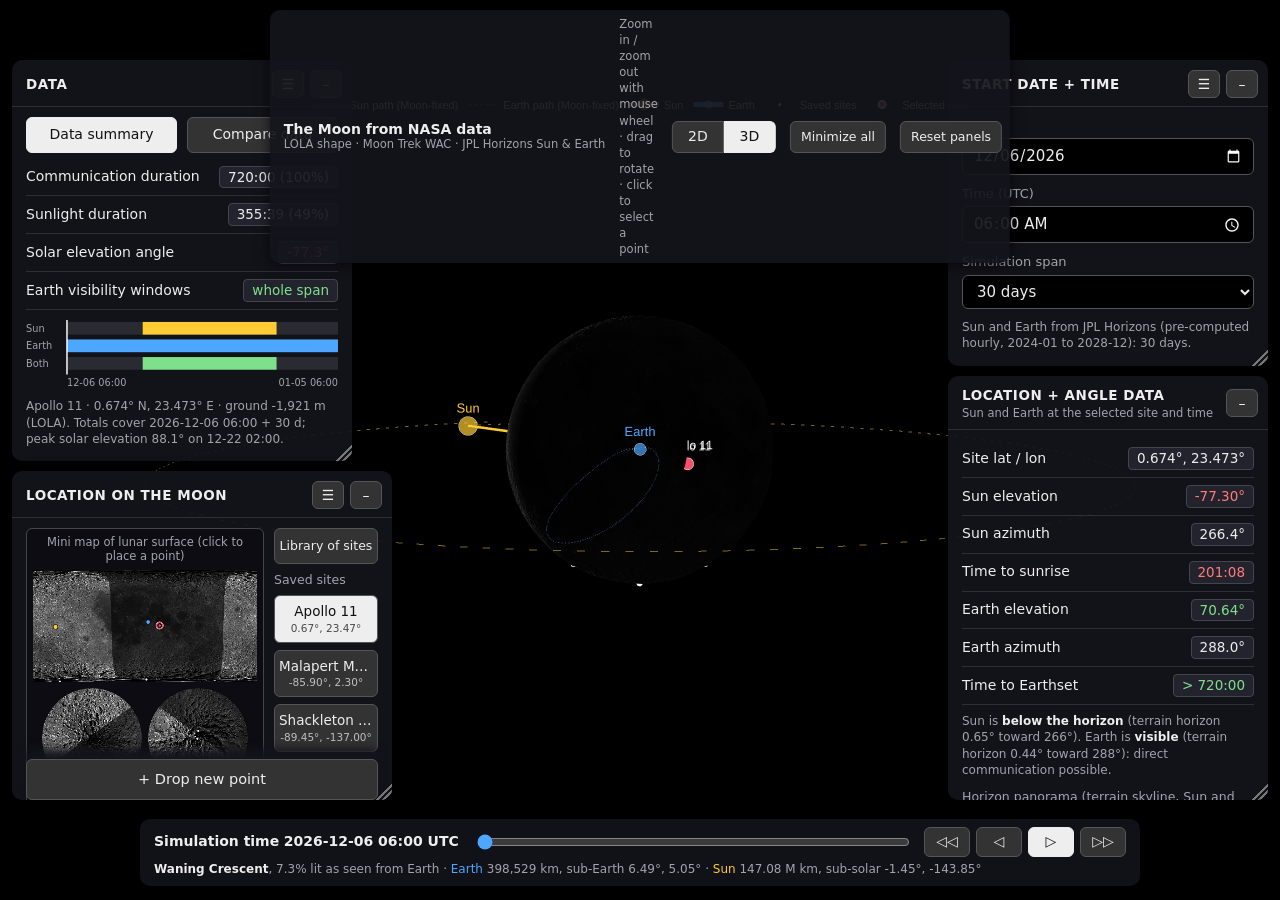
==== index.html @ 2138e441 "Move the site planner web page to the repo root and make it run from index.html - Move index.html, a" ====
<!doctype html>
<html lang="en">
<head>
<meta charset="utf-8">
<meta name="viewport" content="width=device-width, initial-scale=1">
<title>Lunar Site Planner</title>
<link rel="stylesheet" href="app.css">
<script src="https://cdn.plot.ly/plotly-2.35.2.min.js"></script>
</head>
<body>

<!-- ============================ SIMULATION (full screen) ============================ -->
<main id="stage">
  <canvas id="globe2d" hidden></canvas>
  <div id="globe3d"></div>
  <div class="loading" id="loading">Loading NASA data…</div>
</main>

<div id="sky-hud" hidden>
  <div class="hud-title" id="hud-title"></div>
  <div class="hud-row"><b id="hud-word"></b></div>
  <div class="hud-row"><span class="muted">Sunlight here</span><div class="meter"><i id="hud-meter"></i></div><b id="hud-irr"></b></div>
  <div class="hud-detail" id="hud-detail"></div>
  <div class="hud-btns">
    <button data-look="sun">Look at Sun</button><button data-look="earth">Look at Earth</button><button data-look="all">360° panorama</button>
  </div>
</div>

<div id="topbar">
  <div class="title">
    <b>The Moon from NASA data</b>
    <span>LOLA shape · Moon Trek WAC · JPL Horizons Sun &amp; Earth</span>
  </div>
  <span class="hint" id="hint">Zoom in / zoom out with mouse wheel · drag to rotate · click to select a point</span>
  <div class="toggle">
    <button id="v2d" title="View from the selected site">2D</button><button id="v3d" class="active" title="The whole Moon">3D</button>
  </div>
  <button class="tool-btn" id="min-all" title="Minimize or restore all panels">Minimize all</button>
  <button class="tool-btn" id="reset-layout" title="Put all panels back in their default places and sizes">Reset panels</button>
</div>

<!-- ============================ FLOATING PANELS ============================ -->
<section class="win" id="data-panel" data-dock="left">
  <header class="win-head">
    <h2>Data</h2>
    <div class="win-tools">
      <button class="menu-btn" data-menu="menu-data" aria-label="Data menu">&#9776;</button>
      <button class="win-min" aria-label="Minimize">&#8211;</button>
    </div>
  </header>
  <div class="menu" id="menu-data">
    <button data-act="export-csv">Export windows (CSV)</button>
    <button data-act="copy-summary">Copy summary</button>
  </div>
  <div class="win-body">
    <div class="tabs">
      <button class="tab active" data-tab="summary">Data summary</button>
      <button class="tab" data-tab="compare">Compare data</button>
    </div>
    <div class="tab-body" id="tab-summary">
      <div class="kv"><span>Communication duration</span><b class="chip" id="m-comm">[ hh:mm ]</b></div>
      <div class="kv"><span>Sunlight duration</span><b class="chip" id="m-sun">[ hh:mm ]</b></div>
      <div class="kv"><span>Solar elevation angle</span><b class="chip" id="m-solel">[ ° ]</b></div>
      <div class="kv kv-click" id="m-ewin-row" title="Show all Earth visibility windows">
        <span>Earth visibility windows</span><b class="chip" id="m-ewin">[ start - end ]</b></div>
      <div id="m-ewin-list" class="win-list" hidden></div>
      <div class="bars" id="m-bars"></div>
      <p class="note" id="m-note">Pick a site on the mini map or the globe.</p>
    </div>
    <div class="tab-body" id="tab-compare" hidden>
      <div class="seg">
        <button class="seg-btn active" data-cmp="sites">Saved sites</button>
        <button class="seg-btn" data-cmp="dates">Dates</button>
      </div>
      <div id="cmp-table" class="cmp"></div>
      <button class="btn small" id="cmp-add-date" hidden>+ Add current date span</button>
      <p class="note">Compare tab: same metrics side by side for saved sites or dates.</p>
    </div>
  </div>
</section>

<section class="win" id="loc-panel" data-dock="left">
  <header class="win-head">
    <h2>Location on the Moon</h2>
    <div class="win-tools">
      <button class="menu-btn" data-menu="menu-loc" aria-label="Location menu">&#9776;</button>
      <button class="win-min" aria-label="Minimize">&#8211;</button>
    </div>
  </header>
  <div class="menu" id="menu-loc">
    <button data-act="save-site">Save selected point as a site</button>
    <button data-act="rename-site">Rename selected site</button>
    <button data-act="delete-site">Delete selected site</button>
    <button data-act="reset-sites">Reset saved sites</button>
    <button data-act="clear-sites">Remove all saved sites</button>
  </div>
  <div class="win-body">
    <div class="loc-grid">
      <div class="minimap" id="minimap">
        <div class="map-hint">Mini map of lunar surface (click to place a point)</div>
        <canvas id="map-eq" title="Click to place a point"></canvas>
        <div class="poles">
          <figure><canvas id="map-np" title="North polar region (60-90° N)"></canvas><figcaption>North pole</figcaption></figure>
          <figure><canvas id="map-sp" title="South polar region (60-90° S)"></canvas><figcaption>South pole</figcaption></figure>
        </div>
        <div class="coord-entry">
          <label>Lat <input id="in-lat" type="number" step="0.01" min="-90" max="90"></label>
          <label>Lon <input id="in-lon" type="number" step="0.01" min="-180" max="360"></label>
          <button class="btn small" id="in-go">Go</button>
        </div>
      </div>
      <div class="sites">
        <button class="btn" id="lib-btn" title="Missions and known sites to view and compare">Library of sites</button>
        <div class="label">Saved sites</div>
        <div id="site-list"></div>
      </div>
    </div>
    <button class="btn wide" id="drop-btn">+ Drop new point</button>
  </div>
</section>

<section class="win" id="lib-panel" data-dock="float" hidden>
  <header class="win-head">
    <div><h2>Library of sites</h2><div class="sub"><span id="lib-count"></span> · missions and known places</div></div>
    <div class="win-tools">
      <button class="win-min" aria-label="Minimize">&#8211;</button>
      <button class="menu-btn" id="lib-close" aria-label="Close" title="Close">&times;</button>
    </div>
  </header>
  <div class="win-body">
    <input id="lib-search" type="search" placeholder="Search missions and sites (e.g. Apollo, Chang'e, crater)…">
    <p class="note">Tick a site to add it to your saved sites and compare it in <b>Data → Compare data</b>.
      <b>View</b> selects it in the simulation. ≈ marks approximate positions.</p>
    <div id="lib-list"></div>
  </div>
</section>

<section class="win" id="date-panel" data-dock="right">
  <header class="win-head">
    <h2>Start date + time</h2>
    <div class="win-tools">
      <button class="menu-btn" data-menu="menu-date" aria-label="Date menu">&#9776;</button>
      <button class="win-min" aria-label="Minimize">&#8211;</button>
    </div>
  </header>
  <div class="menu" id="menu-date">
    <button data-act="date-now">Set to now (UTC)</button>
    <button data-act="date-reload">Reload from JPL Horizons</button>
  </div>
  <div class="win-body">
    <label class="field">Date<input id="in-date" type="date"></label>
    <label class="field">Time (UTC)<input id="in-time" type="time"></label>
    <label class="field">Simulation span
      <select id="in-span">
        <option value="1">1 day</option><option value="3">3 days</option><option value="7">7 days</option>
        <option value="14">14 days</option><option value="30" selected>30 days</option>
        <option value="60">60 days</option><option value="90">90 days</option>
      </select></label>
    <div class="status" id="date-status"></div>
  </div>
</section>

<section class="win" id="angle-panel" data-dock="right">
  <header class="win-head">
    <div><h2>Location + angle data</h2><div class="sub">Sun and Earth at the selected site and time</div></div>
    <div class="win-tools"><button class="win-min" aria-label="Minimize">&#8211;</button></div>
  </header>
  <div class="win-body">
    <div class="kv"><span>Site lat / lon</span><b class="chip" id="a-site">[ °, ° ]</b></div>
    <div class="kv"><span>Sun elevation</span><b class="chip" id="a-sel">[ ° ]</b></div>
    <div class="kv"><span>Sun azimuth</span><b class="chip" id="a-saz">[ ° ]</b></div>
    <div class="kv"><span id="a-sset-l">Time to sunset</span><b class="chip" id="a-sset">[ hh:mm ]</b></div>
    <div class="kv"><span>Earth elevation</span><b class="chip" id="a-eel">[ ° ]</b></div>
    <div class="kv"><span>Earth azimuth</span><b class="chip" id="a-eaz">[ ° ]</b></div>
    <div class="kv"><span id="a-eset-l">Time to Earthset</span><b class="chip" id="a-eset">[ hh:mm ]</b></div>
    <div class="state" id="a-state"></div>
    <div class="horizon-box">
      <div class="label">Horizon panorama <span class="muted">(terrain skyline, Sun and Earth paths)</span></div>
      <svg id="panorama" viewBox="0 0 320 150" preserveAspectRatio="none"></svg>
    </div>
  </div>
</section>

<!-- ============================ TIME BAR ============================ -->
<section class="timebar">
  <div class="tb-row">
    <div class="simtime"><b>Simulation time</b> <span id="sim-time">[ date hh:mm ]</span></div>
    <input type="range" id="sim-range" min="0" max="1000" value="0" step="1" aria-label="Simulation time">
    <div class="transport">
      <button id="t-back-day" title="Back 1 day">&#9665;&#9665;</button>
      <button id="t-back" title="Back one step (←)">&#9665;</button>
      <button id="t-play" class="active" title="Play / pause (space)">&#9655;</button>
      <button id="t-fwd-day" title="Forward 1 day">&#9655;&#9655;</button>
    </div>
  </div>
  <div class="pos-info" id="pos-info"></div>
</section>

<div class="toast" id="toast" hidden></div>
<script src="data/site/config.js"></script>
<script src="app.js"></script>
</body>
</html>
---- app.css ----
/* Dark theme, matching the original Moon viewer: black space, translucent dark panels. */
:root {
  --bg: #000; --panel: rgba(20, 20, 28, .92); --panel-solid: #14141c; --ink: #eee; --muted: #a3a3ad;
  --line: #555; --rule: #2e2e38; --chip: #23232d; --chip-line: #44444f; --soft: #2a2a35; --btn: #333;
  --sun: #ffcc33; --earth: #4da6ff; --site: #ff4d6d; --ok: #7ee08a; --bad: #ff7b7b; --warn: #ffd166;
  --radius: 10px; --shadow: 0 2px 14px rgba(0, 0, 0, .65);
}
* { box-sizing: border-box; }
html, body { margin: 0; height: 100%; overflow: hidden; background: var(--bg); color: var(--ink);
  font: 14px/1.4 system-ui, -apple-system, "Segoe UI", Roboto, sans-serif; color-scheme: dark; }
button, input, select { font: inherit; color: inherit; }

/* ---------------- simulation stage ---------------- */
#stage { position: fixed; inset: 0; background: #000; }
#globe2d, #globe3d { position: absolute; inset: 0; width: 100%; height: 100%; }
#globe2d { cursor: grab; background: #000; }
#globe2d.dragging { cursor: grabbing; }
#globe2d.armed, #map-eq.armed, .poles canvas.armed { cursor: copy; }
.loading { position: absolute; inset: 0; display: grid; place-items: center; background: rgba(0, 0, 0, .7);
  font-size: 16px; z-index: 5; color: var(--ink); }
.loading[hidden] { display: none; }

#topbar { position: fixed; top: 10px; left: 50%; transform: translateX(-50%); z-index: 40; display: flex; gap: 14px;
  align-items: center; background: var(--panel); border-radius: var(--radius); padding: 6px 8px 6px 14px;
  box-shadow: var(--shadow); max-width: calc(100vw - 24px); }
#topbar .title { display: flex; flex-direction: column; line-height: 1.2; }
#topbar .title b { font-size: 14px; }
#topbar .title span, .hint { font-size: 11.5px; color: var(--muted); }
#topbar .title span { white-space: nowrap; }
.hint { max-width: 280px; }
.toggle { display: flex; }
.toggle button { width: 52px; height: 32px; border: 1px solid var(--line); background: var(--btn); cursor: pointer; }
.toggle button:first-child { border-radius: 6px 0 0 6px; }
.toggle button:last-child { border-radius: 0 6px 6px 0; border-left: 0; }
.tool-btn { white-space: nowrap; height: 32px; border: 1px solid var(--line); background: var(--btn); border-radius: 6px; padding: 0 10px;
  cursor: pointer; font-size: 12.5px; }

/* ---------------- floating windows ---------------- */
.win { position: fixed; z-index: 20; width: 340px; background: var(--panel); border-radius: var(--radius);
  box-shadow: var(--shadow); display: flex; flex-direction: column; max-height: calc(100vh - 120px); }
.win-head { display: flex; justify-content: space-between; align-items: center; gap: 8px; padding: 10px 10px 8px 14px;
  cursor: move; user-select: none; touch-action: none; border-bottom: 1px solid transparent; }
.win.dragging { opacity: .92; }
.win.min .win-head { border-bottom: 0; }
.win:not(.min) .win-head { border-bottom-color: var(--rule); }
.win.min .win-body, .win.min .menu, .win.min .popover { display: none !important; }
.win-body { padding: 10px 14px 14px; overflow: auto; min-height: 0; }
.win-tools { display: flex; gap: 6px; flex: none; }
h2 { margin: 0; font-size: 13.5px; letter-spacing: .04em; text-transform: uppercase; font-weight: 800; }
.sub, .muted, .note, .label { color: var(--muted); }
.sub { font-size: 11.5px; }
.note { font-size: 12px; margin: 8px 0 0; line-height: 1.35; }
.label { font-size: 12.5px; margin-bottom: 6px; }

.menu-btn, .win-min { width: 32px; height: 28px; border: 1px solid var(--line); background: var(--btn); border-radius: 6px;
  cursor: pointer; font-size: 14px; line-height: 1; padding: 0; }
.menu-btn:hover, .win-min:hover, .btn:hover, .tool-btn:hover { background: #3d3d48; }
.menu { display: none; position: absolute; right: 10px; top: 44px; z-index: 30; background: var(--panel-solid);
  border: 1px solid var(--line); border-radius: 8px; padding: 4px; min-width: 210px; box-shadow: var(--shadow); }
.menu.open { display: block; }
.menu button { display: block; width: 100%; text-align: left; border: 0; background: none; padding: 7px 10px;
  border-radius: 5px; cursor: pointer; }
.menu button:hover { background: var(--soft); }

.btn { border: 1px solid var(--line); background: var(--btn); border-radius: 6px; padding: 7px 10px; cursor: pointer; }
.btn.active, .tab.active, .seg-btn.active, .toggle .active, .transport .active { background: #eee; color: #111; border-color: #eee; }
.btn.small { padding: 3px 10px; font-size: 13px; }
.btn.wide { width: 100%; margin-top: 10px; padding: 9px; font-size: 14.5px; }
.btn.armed { background: var(--site); border-color: var(--site); color: #fff; }

.tabs { display: grid; grid-template-columns: 1fr 1fr; gap: 10px; margin-bottom: 6px; }
.tab { border: 1px solid var(--line); background: var(--btn); border-radius: 6px; padding: 7px 6px; cursor: pointer; }
.seg { display: inline-flex; border: 1px solid var(--line); border-radius: 6px; overflow: hidden; margin-bottom: 10px; }
.seg-btn { border: 0; background: var(--btn); padding: 4px 12px; cursor: pointer; }

.kv { display: flex; justify-content: space-between; align-items: center; gap: 10px; padding: 7px 0; border-bottom: 1px solid var(--rule); }
.kv > span { font-size: 14px; }
.kv-click { cursor: pointer; }
.kv-click:hover > span { text-decoration: underline; }
.chip { background: var(--chip); border: 1px solid var(--chip-line); border-radius: 4px; padding: 1px 8px; font-weight: 500;
  font-variant-numeric: tabular-nums; white-space: nowrap; font-size: 13.5px; }
.chip.ok { color: var(--ok); } .chip.bad { color: var(--bad); } .chip.warn { color: var(--warn); }

.win-list { font-size: 12.5px; max-height: 140px; overflow: auto; padding: 6px 0; border-bottom: 1px solid var(--rule); }
.win-list ol { margin: 0; padding-left: 22px; }
.bars { margin-top: 10px; }
.bars svg text { font-size: 10px; fill: var(--muted); }

.cmp { overflow-x: auto; }
.cmp table { width: 100%; border-collapse: collapse; font-size: 12.5px; }
.cmp th, .cmp td { border-bottom: 1px solid var(--rule); padding: 5px 4px; text-align: right; white-space: nowrap; }
.cmp th:first-child, .cmp td:first-child { text-align: left; }
.cmp td:first-child { max-width: 120px; overflow: hidden; text-overflow: ellipsis; }
.cmp .x { border: 0; background: none; cursor: pointer; color: var(--muted); padding: 0 2px; }

/* location window */
#loc-panel { width: 380px; }
.loc-grid { display: grid; grid-template-columns: 1fr 104px; gap: 10px; }
.minimap { background: #0c0c12; border: 1px solid var(--chip-line); border-radius: 6px; padding: 6px;
  display: flex; flex-direction: column; gap: 6px; min-width: 0; }
.minimap canvas { width: 100%; display: block; cursor: crosshair; border-radius: 2px; background: #000; }
#map-eq { aspect-ratio: 2 / 1; }
.poles { display: grid; grid-template-columns: 1fr 1fr; gap: 6px; padding: 0 4%; }
.poles figure { margin: 0; }
.poles canvas { aspect-ratio: 1; border-radius: 50%; }
.poles figcaption { font-size: 11px; color: var(--muted); text-align: center; }
.coord-entry { display: flex; gap: 4px; align-items: center; font-size: 12px; }
.coord-entry label { display: flex; gap: 3px; align-items: center; min-width: 0; }
.coord-entry .btn { padding: 2px 7px; }
.coord-entry input { width: 100%; min-width: 0; padding: 2px 4px; border: 1px solid var(--chip-line); border-radius: 4px; background: #000; }
.map-hint { font-size: 11.5px; color: var(--muted); text-align: center; line-height: 1.25; }
.sites { display: flex; flex-direction: column; gap: 7px; min-width: 0; }
.sites .label { margin: 0; }
#site-list { display: flex; flex-direction: column; gap: 7px; max-height: 250px; overflow: auto; }
.site-btn { flex: none; border: 1px solid var(--line); background: var(--btn); border-radius: 6px; padding: 6px 4px; cursor: pointer;
  font-size: 13.5px; overflow: hidden; text-overflow: ellipsis; white-space: nowrap; }
.site-btn.active { background: #eee; color: #111; }
.site-btn small { display: block; font-size: 10.5px; opacity: .75; }
.spacer { flex: 1; }
#lib-btn { font-size: 12.5px; padding: 8px 4px; }
.popover { position: absolute; inset: 50px 10px 10px 10px; background: var(--panel-solid); border: 1px solid var(--line);
  border-radius: 8px; z-index: 25; overflow: auto; padding: 10px 12px; box-shadow: var(--shadow); }
.popover header { display: flex; justify-content: space-between; align-items: center; margin-bottom: 6px; }
.popover .x { border: 0; background: none; font-size: 20px; cursor: pointer; }
.lib-group { font-size: 11.5px; text-transform: uppercase; letter-spacing: .04em; color: var(--muted); margin: 10px 0 4px; }
.lib-item { display: flex; justify-content: space-between; gap: 8px; width: 100%; border: 0; background: none;
  text-align: left; padding: 5px 6px; border-radius: 5px; cursor: pointer; }
.lib-item:hover { background: var(--soft); }
.lib-item small { color: var(--muted); font-variant-numeric: tabular-nums; }
#drop-btn { position: sticky; bottom: -14px; z-index: 4; box-shadow: 0 -10px 10px var(--panel-solid); }

/* date + angle windows */
#date-panel, #angle-panel { width: 320px; }
.field { display: block; color: var(--muted); font-size: 13px; margin-bottom: 10px; }
.field input, .field select { display: block; width: 100%; margin-top: 3px; padding: 6px 10px; font-size: 15px;
  border: 1px solid var(--line); border-radius: 6px; background: #000; color: var(--ink); }
.status { font-size: 12px; color: var(--muted); min-height: 1.2em; }
.status.err { color: var(--bad); }
.state { font-size: 12px; margin-top: 8px; color: var(--muted); line-height: 1.35; }
.state b { color: var(--ink); }
.horizon-box { margin-top: 10px; }
#panorama { width: 100%; height: 115px; display: block; background: #0b0d18; border-radius: 4px; }
#panorama text { font-size: 9px; fill: #bbb; }

/* ---------------- time bar (as in the original viewer) ---------------- */
.timebar { position: fixed; left: 50%; bottom: 14px; transform: translateX(-50%); z-index: 30;
  width: min(1000px, calc(100vw - 32px)); background: rgba(20, 20, 28, .88); border-radius: var(--radius);
  padding: 8px 14px; box-shadow: var(--shadow); }
.tb-row { display: grid; grid-template-columns: auto 1fr auto; gap: 16px; align-items: center; }
.simtime { white-space: nowrap; font-size: 14px; }
.simtime #sim-time { font-variant-numeric: tabular-nums; font-weight: 700; }
#sim-range { width: 100%; accent-color: #4da6ff; }
.transport { display: flex; gap: 6px; }
.transport button { width: 46px; height: 30px; border: 1px solid var(--line); border-radius: 6px; background: var(--btn); cursor: pointer; }
.transport button:hover:not(.active) { background: #3d3d48; }
.pos-info { margin-top: 4px; font-size: 12px; color: var(--muted); }
.pos-info b { color: var(--ink); }

.toast { position: fixed; left: 50%; top: 64px; transform: translateX(-50%); background: #eee; color: #111;
  padding: 8px 14px; border-radius: 8px; z-index: 60; font-size: 13.5px; }

@media (max-width: 900px) {
  #topbar .title, .hint { display: none; }
  .win { width: min(360px, calc(100vw - 24px)) !important; }
  .tb-row { grid-template-columns: 1fr; gap: 6px; }
  .transport button { flex: 1; }
}

/* ---------------- resizable windows ---------------- */
.win-resize { position: absolute; right: 0; bottom: 0; width: 18px; height: 18px; cursor: nwse-resize; z-index: 6;
  background: linear-gradient(135deg, transparent 0 55%, #777 55% 62%, transparent 62% 72%, #777 72% 79%, transparent 79%);
  border-bottom-right-radius: var(--radius); }
.win.min .win-resize { display: none; }
.win.resizing { user-select: none; }
.win-body { flex: 1 1 auto; }
.win .win-head h2 { white-space: nowrap; overflow: hidden; text-overflow: ellipsis; }
.win-head > div:first-child { min-width: 0; }
.win.min { height: auto !important; }

/* ---------------- library window ---------------- */
#lib-panel { width: 440px; }
#lib-search { width: 100%; padding: 7px 10px; border: 1px solid var(--line); border-radius: 6px; background: #000; color: var(--ink); }
.lib-group { display: flex; justify-content: space-between; align-items: center; margin: 12px 0 4px; font-size: 11.5px;
  text-transform: uppercase; letter-spacing: .04em; color: var(--muted); }
.lib-group small { text-transform: none; }
.lib-row { display: grid; grid-template-columns: 1fr auto auto; gap: 8px; align-items: center; padding: 3px 4px; border-radius: 5px; }
.lib-row:hover { background: var(--soft); }
.lib-row.active { background: #2b3550; }
.lib-row label { display: flex; gap: 7px; align-items: center; cursor: pointer; min-width: 0; }
.lib-row label span { overflow: hidden; text-overflow: ellipsis; white-space: nowrap; }
.lib-row small { color: var(--muted); font-variant-numeric: tabular-nums; white-space: nowrap; }
.lib-row input { accent-color: #4da6ff; }

/* ---------------- 2D site-view HUD ---------------- */
#sky-hud { position: fixed; top: 64px; left: 50%; transform: translateX(-50%); z-index: 15; width: min(560px, calc(100vw - 32px));
  background: rgba(20, 20, 28, .85); border-radius: var(--radius); padding: 8px 12px; box-shadow: var(--shadow); font-size: 12.5px; }
#sky-hud[hidden] { display: none; }
.hud-title { font-weight: 700; font-size: 13px; white-space: nowrap; overflow: hidden; text-overflow: ellipsis; }
.hud-row { display: flex; gap: 10px; align-items: center; margin-top: 4px; }
.meter { flex: 1; height: 10px; background: #23232d; border: 1px solid #44444f; border-radius: 6px; overflow: hidden; }
.meter i { display: block; height: 100%; width: 0; background: linear-gradient(90deg, #8a6a00, #ffcc33 60%, #fff6d8); }
.hud-detail { color: var(--muted); margin-top: 4px; line-height: 1.35; }
.hud-detail b { color: var(--ink); }
.hud-btns { display: flex; gap: 6px; margin-top: 6px; flex-wrap: wrap; }
.hud-btns button { border: 1px solid var(--line); background: var(--btn); border-radius: 6px; padding: 3px 9px; cursor: pointer; font-size: 12px; }
.hud-btns button:hover { background: #3d3d48; }

.win[hidden] { display: none !important; }
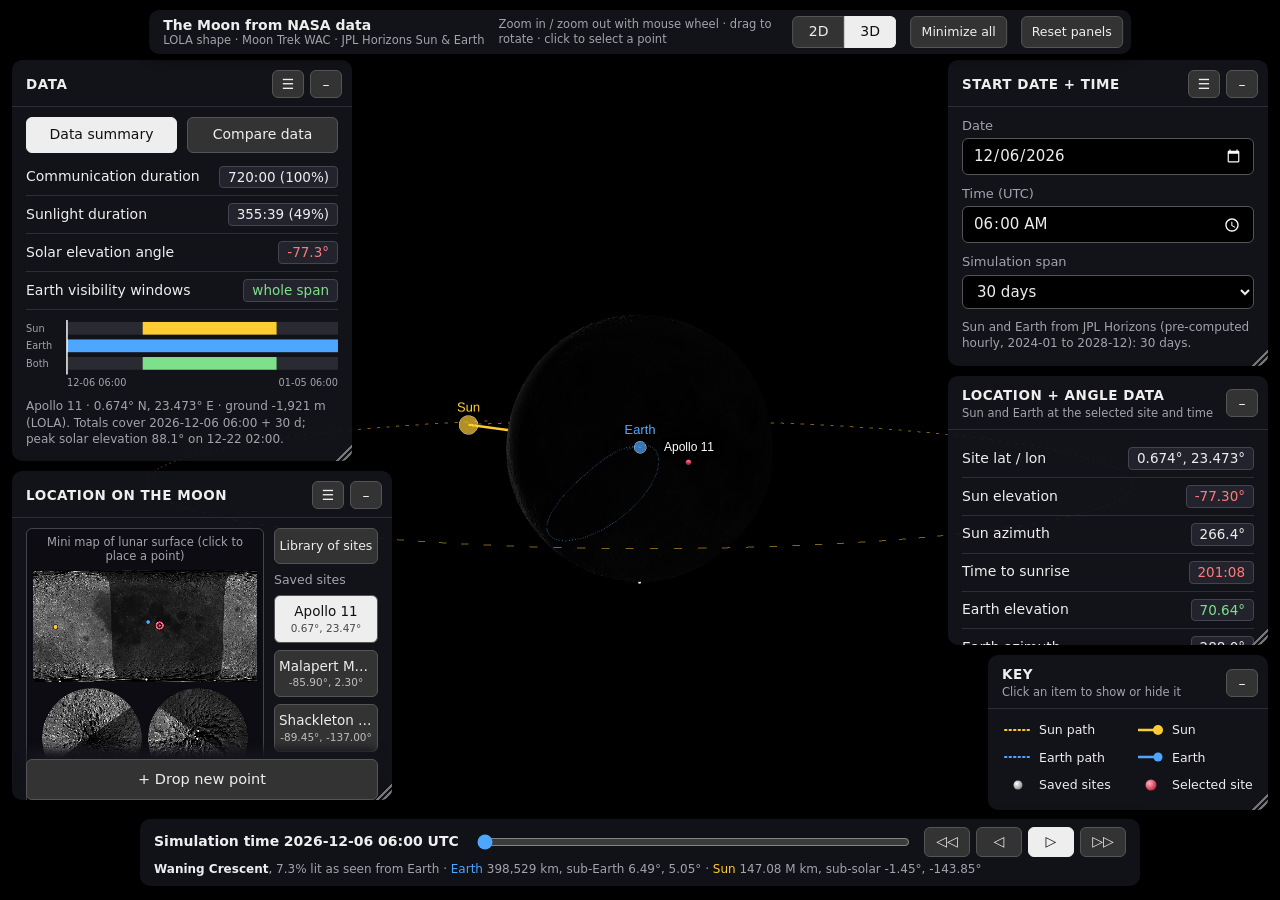
==== commit 9978084c: "Move the 3D key into a movable panel and fit the layout to every screen size - The Plotly legend is " ====
--- a/index.html
+++ b/index.html
@@ -181,6 +181,23 @@
   </div>
 </section>
 
+<section class="win" id="key-panel" data-dock="corner">
+  <header class="win-head">
+    <div><h2>Key</h2><div class="sub">Click an item to show or hide it</div></div>
+    <div class="win-tools"><button class="win-min" aria-label="Minimize">&#8211;</button></div>
+  </header>
+  <div class="win-body">
+    <div class="key-grid">
+      <button class="key-item" data-trace="1" title="Show or hide the Sun's path"><svg viewBox="0 0 28 12"><line x1="1" y1="6" x2="27" y2="6" stroke="var(--sun)" stroke-width="2" stroke-dasharray="1.5 3" stroke-linecap="round"/></svg>Sun path</button>
+      <button class="key-item" data-trace="3" title="Show or hide the Sun"><svg viewBox="0 0 28 12"><line x1="1" y1="6" x2="20" y2="6" stroke="var(--sun)" stroke-width="2.5"/><circle cx="21" cy="6" r="5" fill="var(--sun)"/></svg>Sun</button>
+      <button class="key-item" data-trace="2" title="Show or hide Earth's path"><svg viewBox="0 0 28 12"><line x1="1" y1="6" x2="27" y2="6" stroke="var(--earth)" stroke-width="2" stroke-dasharray="1.5 3" stroke-linecap="round"/></svg>Earth path</button>
+      <button class="key-item" data-trace="4" title="Show or hide Earth"><svg viewBox="0 0 28 12"><line x1="1" y1="6" x2="20" y2="6" stroke="var(--earth)" stroke-width="2.5"/><circle cx="21" cy="6" r="4.5" fill="var(--earth)"/></svg>Earth</button>
+      <button class="key-item" data-trace="5" title="Show or hide saved sites"><svg viewBox="0 0 28 12"><defs><radialGradient id="kg-w" cx=".35" cy=".35" r=".7"><stop offset="0" stop-color="#fff"/><stop offset="1" stop-color="#8a8a8a"/></radialGradient></defs><circle cx="14" cy="6" r="4.5" fill="url(#kg-w)"/></svg>Saved sites</button>
+      <button class="key-item" data-trace="6" title="Show or hide the selected site"><svg viewBox="0 0 28 12"><defs><radialGradient id="kg-r" cx=".35" cy=".35" r=".7"><stop offset="0" stop-color="#ffb3c0"/><stop offset="1" stop-color="#c0223f"/></radialGradient></defs><circle cx="14" cy="6" r="5.5" fill="url(#kg-r)"/></svg>Selected site</button>
+    </div>
+  </div>
+</section>
+
 <!-- ============================ TIME BAR ============================ -->
 <section class="timebar">
   <div class="tb-row">
--- a/app.css
+++ b/app.css
@@ -27,7 +27,8 @@
 #topbar .title b { font-size: 14px; }
 #topbar .title span, .hint { font-size: 11.5px; color: var(--muted); }
 #topbar .title span { white-space: nowrap; }
-.hint { max-width: 280px; }
+.hint { flex: none; width: 280px; line-height: 1.3; }
+#topbar > * { flex-shrink: 0; }
 .toggle { display: flex; }
 .toggle button { width: 52px; height: 32px; border: 1px solid var(--line); background: var(--btn); cursor: pointer; }
 .toggle button:first-child { border-radius: 6px 0 0 6px; }
@@ -159,6 +160,7 @@
 .toast { position: fixed; left: 50%; top: 64px; transform: translateX(-50%); background: #eee; color: #111;
   padding: 8px 14px; border-radius: 8px; z-index: 60; font-size: 13.5px; }
 
+@media (max-width: 1200px) { .hint { display: none; } }
 @media (max-width: 900px) {
   #topbar .title, .hint { display: none; }
   .win { width: min(360px, calc(100vw - 24px)) !important; }
@@ -191,6 +193,17 @@
 .lib-row small { color: var(--muted); font-variant-numeric: tabular-nums; white-space: nowrap; }
 .lib-row input { accent-color: #4da6ff; }
 
+/* ---------------- key (legend) window ---------------- */
+#key-panel { width: 280px; }
+#key-panel .win-body { padding: 8px 10px 12px; }
+.key-grid { display: grid; grid-template-columns: 1fr 1fr; gap: 2px 6px; }
+.key-item { display: flex; align-items: center; gap: 7px; border: 0; background: none; padding: 4px 6px; border-radius: 5px;
+  cursor: pointer; font-size: 12.5px; text-align: left; white-space: nowrap; min-width: 0; }
+.key-item svg { width: 28px; height: 12px; flex: none; }
+.key-item:hover { background: var(--soft); }
+.key-item.off { opacity: .4; text-decoration: line-through; }
+body.view-2d #key-panel { display: none; }                /* the key describes the 3D view */
+
 /* ---------------- 2D site-view HUD ---------------- */
 #sky-hud { position: fixed; top: 64px; left: 50%; transform: translateX(-50%); z-index: 15; width: min(560px, calc(100vw - 32px));
   background: rgba(20, 20, 28, .85); border-radius: var(--radius); padding: 8px 12px; box-shadow: var(--shadow); font-size: 12.5px; }
